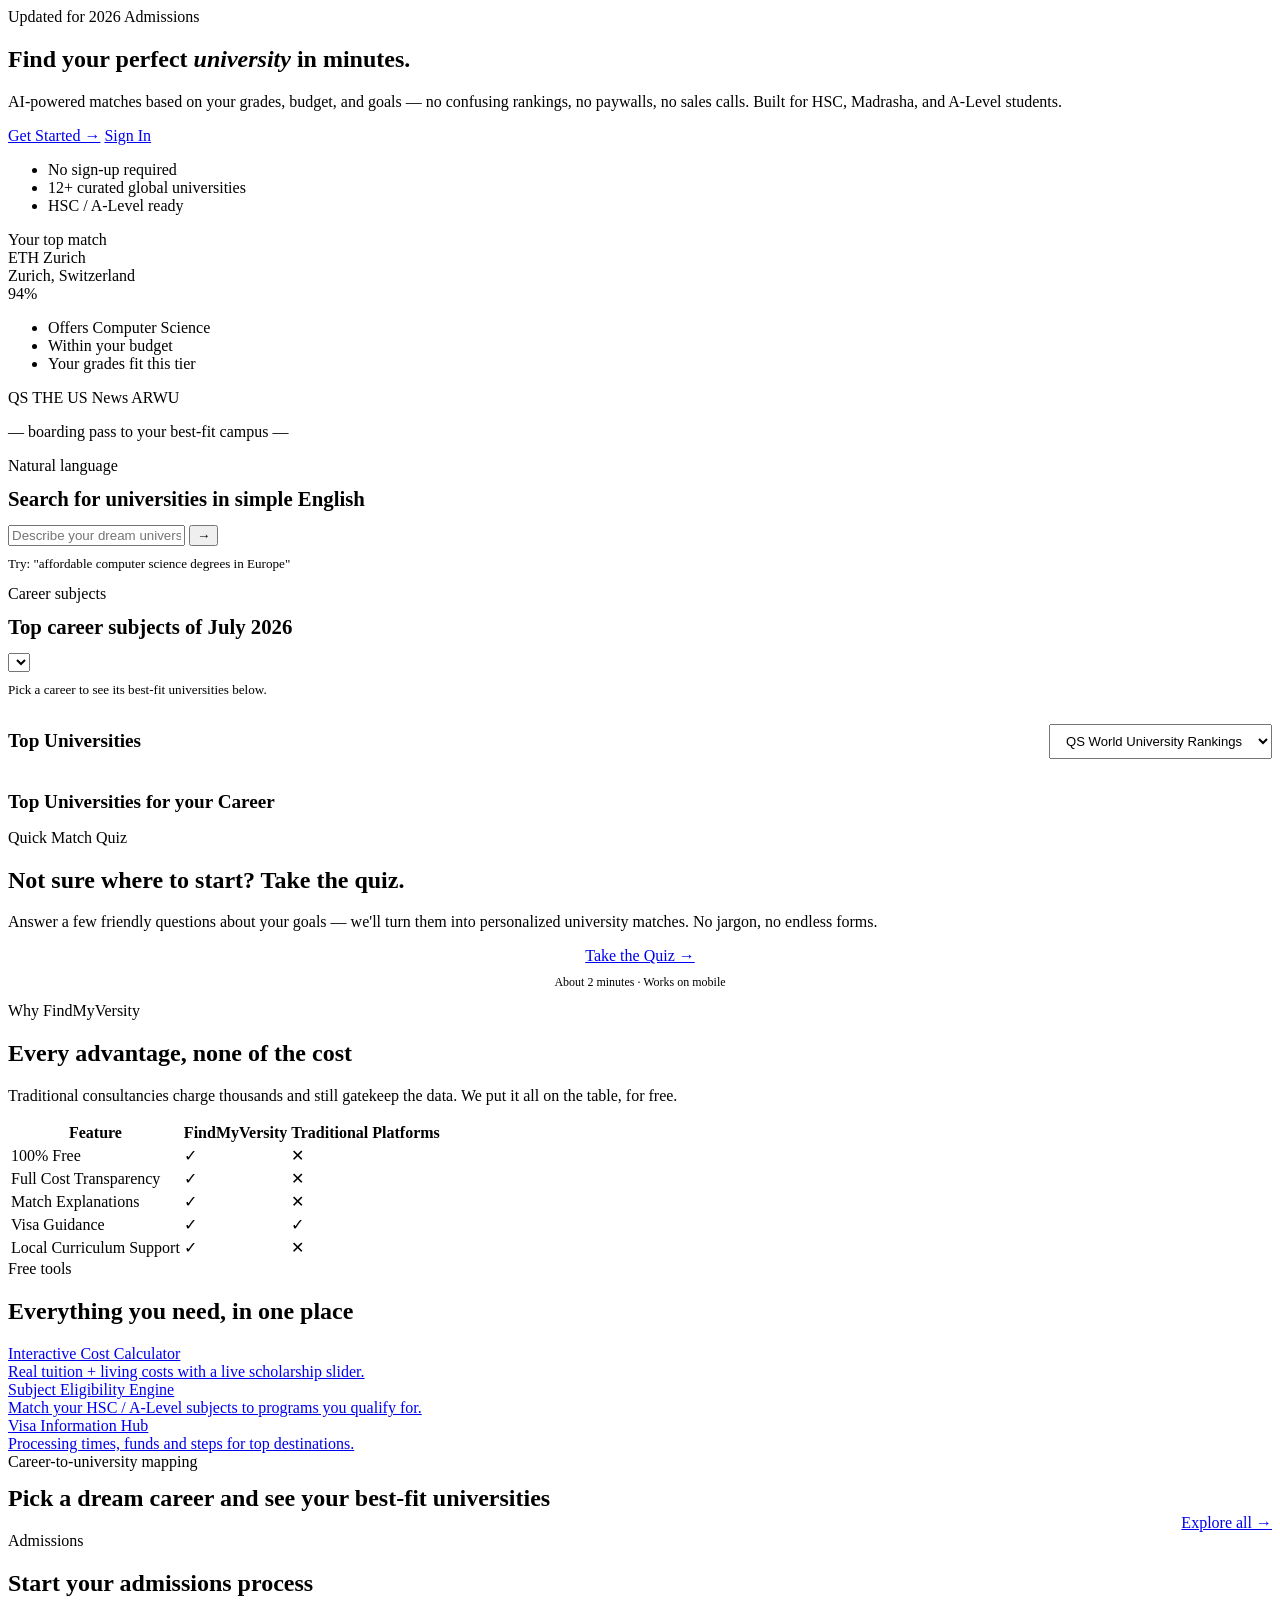
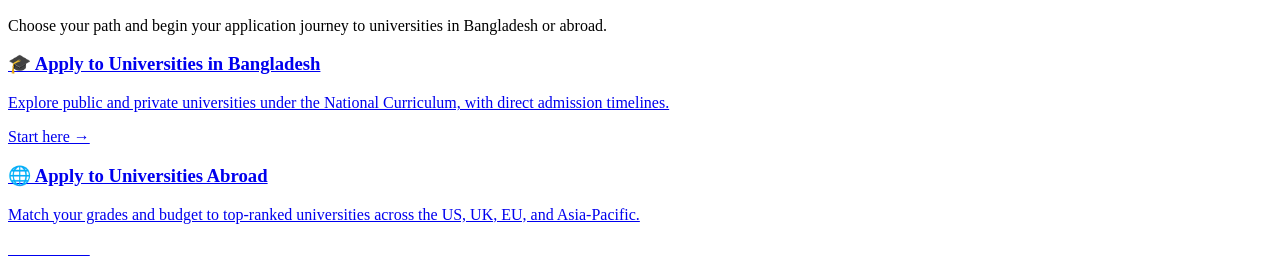
==== index.html @ 044b1d29 "Add files via upload" ====
<!DOCTYPE html>
<html lang="en">
<head>
<meta charset="UTF-8">
<meta name="viewport" content="width=device-width, initial-scale=1.0">
<title>FindMyVersity — Find Your Perfect University in Minutes</title>
<meta name="description" content="AI-assisted, 100% free university matching for HSC, Madrasha and A-Level students — no confusing rankings, no paywalls.">
<link rel="preconnect" href="https://fonts.googleapis.com">
<link rel="stylesheet" href="css/style.css">
</head>
<body>

<div id="site-header" data-active="home"></div>

<main>

  <!-- HERO -->
  <section class="hero">
    <div class="wrap hero-grid">
      <div>
        <div class="hero-eyebrow-row">
          <span class="hero-badge">Updated for 2026 Admissions</span>
        </div>
        <h1 class="hero-title">Find your perfect <em>university</em> in minutes.</h1>
        <p class="hero-sub">AI-powered matches based on your grades, budget, and goals — no confusing rankings, no paywalls, no sales calls. Built for HSC, Madrasha, and A-Level students.</p>
        <div class="hero-cta-row">
          <a href="tools.html#quiz" class="btn btn-primary">Get Started →</a>
          <a href="#" class="btn btn-ghost">Sign In</a>
        </div>
        <ul class="hero-trust">
          <li>No sign-up required</li>
          <li>12+ curated global universities</li>
          <li>HSC / A-Level ready</li>
        </ul>
      </div>

      <div class="hero-visual">
        <div class="ticket">
          <div class="ticket-row">
            <div>
              <div class="ticket-label">Your top match</div>
              <div class="ticket-uni">ETH Zurich</div>
              <div class="ticket-loc">Zurich, Switzerland</div>
            </div>
            <div class="ticket-score">94%</div>
          </div>
          <div class="ticket-divider"></div>
          <ul class="ticket-reasons">
            <li>Offers Computer Science</li>
            <li>Within your budget</li>
            <li>Your grades fit this tier</li>
          </ul>
          <div class="ticket-tags">
            <span class="ticket-tag">QS</span>
            <span class="ticket-tag">THE</span>
            <span class="ticket-tag">US News</span>
            <span class="ticket-tag">ARWU</span>
          </div>
        </div>
        <p class="hero-visual-caption">— boarding pass to your best-fit campus —</p>
      </div>
    </div>
  </section>

  <!-- DUAL SEARCH -->
  <section style="padding-top:0;">
    <div class="wrap panel-grid">
      <div class="reveal">
        <span class="eyebrow">Natural language</span>
        <h3 style="font-family:var(--font-display);font-size:1.3rem;margin:12px 0 14px;">Search for universities in simple English</h3>
        <div class="search-row">
          <input class="input-line" id="homeSearchInput" placeholder="Describe your dream university…">
          <button class="btn btn-primary" id="homeSearchBtn">→</button>
        </div>
        <p style="font-size:.82rem;color:var(--ink-45);margin-top:10px;">Try: "affordable computer science degrees in Europe"</p>
      </div>
      <div class="reveal">
        <span class="eyebrow">Career subjects</span>
        <h3 style="font-family:var(--font-display);font-size:1.3rem;margin:12px 0 14px;">Top career subjects of July 2026</h3>
        <select class="input-line" id="homeCareerSelect"></select>
        <p style="font-size:.82rem;color:var(--ink-45);margin-top:10px;">Pick a career to see its best-fit universities below.</p>
      </div>
    </div>
  </section>

  <!-- RANKINGS + CAREER PREVIEW -->
  <section>
    <div class="wrap panel-grid">
      <div class="reveal">
        <div class="field-block" style="display:flex;justify-content:space-between;align-items:center;">
          <h3 style="font-family:var(--font-display);font-size:1.2rem;">Top Universities</h3>
          <select class="input-line" style="width:auto;padding:8px 12px;font-size:.82rem;" id="homeRankSelect">
            <option value="qs">QS World University Rankings</option>
            <option value="the">Times Higher Education</option>
            <option value="usnews">US News &amp; World Report</option>
            <option value="arwu">ARWU Shanghai Ranking</option>
          </select>
        </div>
        <ul id="homeRankList"></ul>
      </div>
      <div class="reveal">
        <h3 style="font-family:var(--font-display);font-size:1.2rem;margin-bottom:16px;">Top Universities for your Career</h3>
        <div id="homeCareerList"></div>
      </div>
    </div>
  </section>

  <!-- QUICK MATCH QUIZ BANNER -->
  <section style="padding-top:0;">
    <div class="wrap">
      <div class="tool-hero reveal">
        <div>
          <span class="eyebrow">Quick Match Quiz</span>
          <h2>Not sure where to start? Take the quiz.</h2>
          <p>Answer a few friendly questions about your goals — we'll turn them into personalized university matches. No jargon, no endless forms.</p>
        </div>
        <div style="text-align:center;">
          <a href="tools.html#quiz" class="btn btn-gold">Take the Quiz →</a>
          <p style="font-family:var(--font-mono);font-size:.75rem;color:var(--ink-45);margin-top:10px;">About 2 minutes · Works on mobile</p>
        </div>
      </div>
    </div>
  </section>

  <!-- WHY FMV -->
  <section>
    <div class="wrap">
      <div class="section-head center reveal">
        <span class="eyebrow" style="justify-content:center;">Why FindMyVersity</span>
        <h2>Every advantage, none of the cost</h2>
        <p>Traditional consultancies charge thousands and still gatekeep the data. We put it all on the table, for free.</p>
      </div>
      <div class="compare-wrap reveal">
        <table class="compare">
          <thead>
            <tr><th>Feature</th><th class="brand-col">FindMyVersity</th><th>Traditional Platforms</th></tr>
          </thead>
          <tbody>
            <tr><td>100% Free</td><td class="yes">✓</td><td class="no">✕</td></tr>
            <tr><td>Full Cost Transparency</td><td class="yes">✓</td><td class="no">✕</td></tr>
            <tr><td>Match Explanations</td><td class="yes">✓</td><td class="no">✕</td></tr>
            <tr><td>Visa Guidance</td><td class="yes">✓</td><td class="yes">✓</td></tr>
            <tr><td>Local Curriculum Support</td><td class="yes">✓</td><td class="no">✕</td></tr>
          </tbody>
        </table>
      </div>
    </div>
  </section>

  <!-- TOOLS GRID -->
  <section style="padding-top:0;">
    <div class="wrap">
      <div class="section-head reveal">
        <span class="eyebrow">Free tools</span>
        <h2>Everything you need, in one place</h2>
      </div>
      <div class="career-grid reveal" style="grid-template-columns:repeat(3,1fr);">
        <a href="tools.html#cost" class="career-card">
          <div class="career-name">Interactive Cost Calculator</div>
          <div class="career-field">Real tuition + living costs with a live scholarship slider.</div>
        </a>
        <a href="tools.html#eligibility" class="career-card">
          <div class="career-name">Subject Eligibility Engine</div>
          <div class="career-field">Match your HSC / A-Level subjects to programs you qualify for.</div>
        </a>
        <a href="visa.html" class="career-card">
          <div class="career-name">Visa Information Hub</div>
          <div class="career-field">Processing times, funds and steps for top destinations.</div>
        </a>
      </div>
    </div>
  </section>

  <!-- CAREER TO UNIVERSITY MAPPING -->
  <section style="padding-top:0;">
    <div class="wrap">
      <div class="section-head reveal" style="display:flex;justify-content:space-between;align-items:flex-end;max-width:none;flex-wrap:wrap;gap:10px;">
        <div>
          <span class="eyebrow">Career-to-university mapping</span>
          <h2 style="margin-top:14px;">Pick a dream career and see your best-fit universities</h2>
        </div>
        <a href="tools.html#career" class="btn btn-ghost btn-sm">Explore all →</a>
      </div>
      <div class="career-grid reveal" id="homeCareerGrid"></div>
    </div>
  </section>

  <!-- ADMISSIONS CTA -->
  <section>
    <div class="wrap">
      <div class="section-head center reveal">
        <span class="eyebrow" style="justify-content:center;">Admissions</span>
        <h2>Start your admissions process</h2>
        <p>Choose your path and begin your application journey to universities in Bangladesh or abroad.</p>
      </div>
      <div class="path-grid reveal">
        <a href="admissions.html#bd" class="path-card bd">
          <h3>🎓 Apply to Universities in Bangladesh</h3>
          <p>Explore public and private universities under the National Curriculum, with direct admission timelines.</p>
          <span class="btn btn-ghost" style="border-color:rgba(16,25,46,.3);width:fit-content;">Start here →</span>
        </a>
        <a href="admissions.html#abroad" class="path-card abroad">
          <h3>🌐 Apply to Universities Abroad</h3>
          <p>Match your grades and budget to top-ranked universities across the US, UK, EU, and Asia-Pacific.</p>
          <span class="btn btn-ghost" style="border-color:rgba(255,255,255,.35);color:#fff;width:fit-content;">Start here →</span>
        </a>
      </div>
    </div>
  </section>

</main>

<div id="site-footer"></div>

<script src="js/data.js"></script>
<script src="js/main.js"></script>
<script src="js/home.js"></script>
</body>
</html>
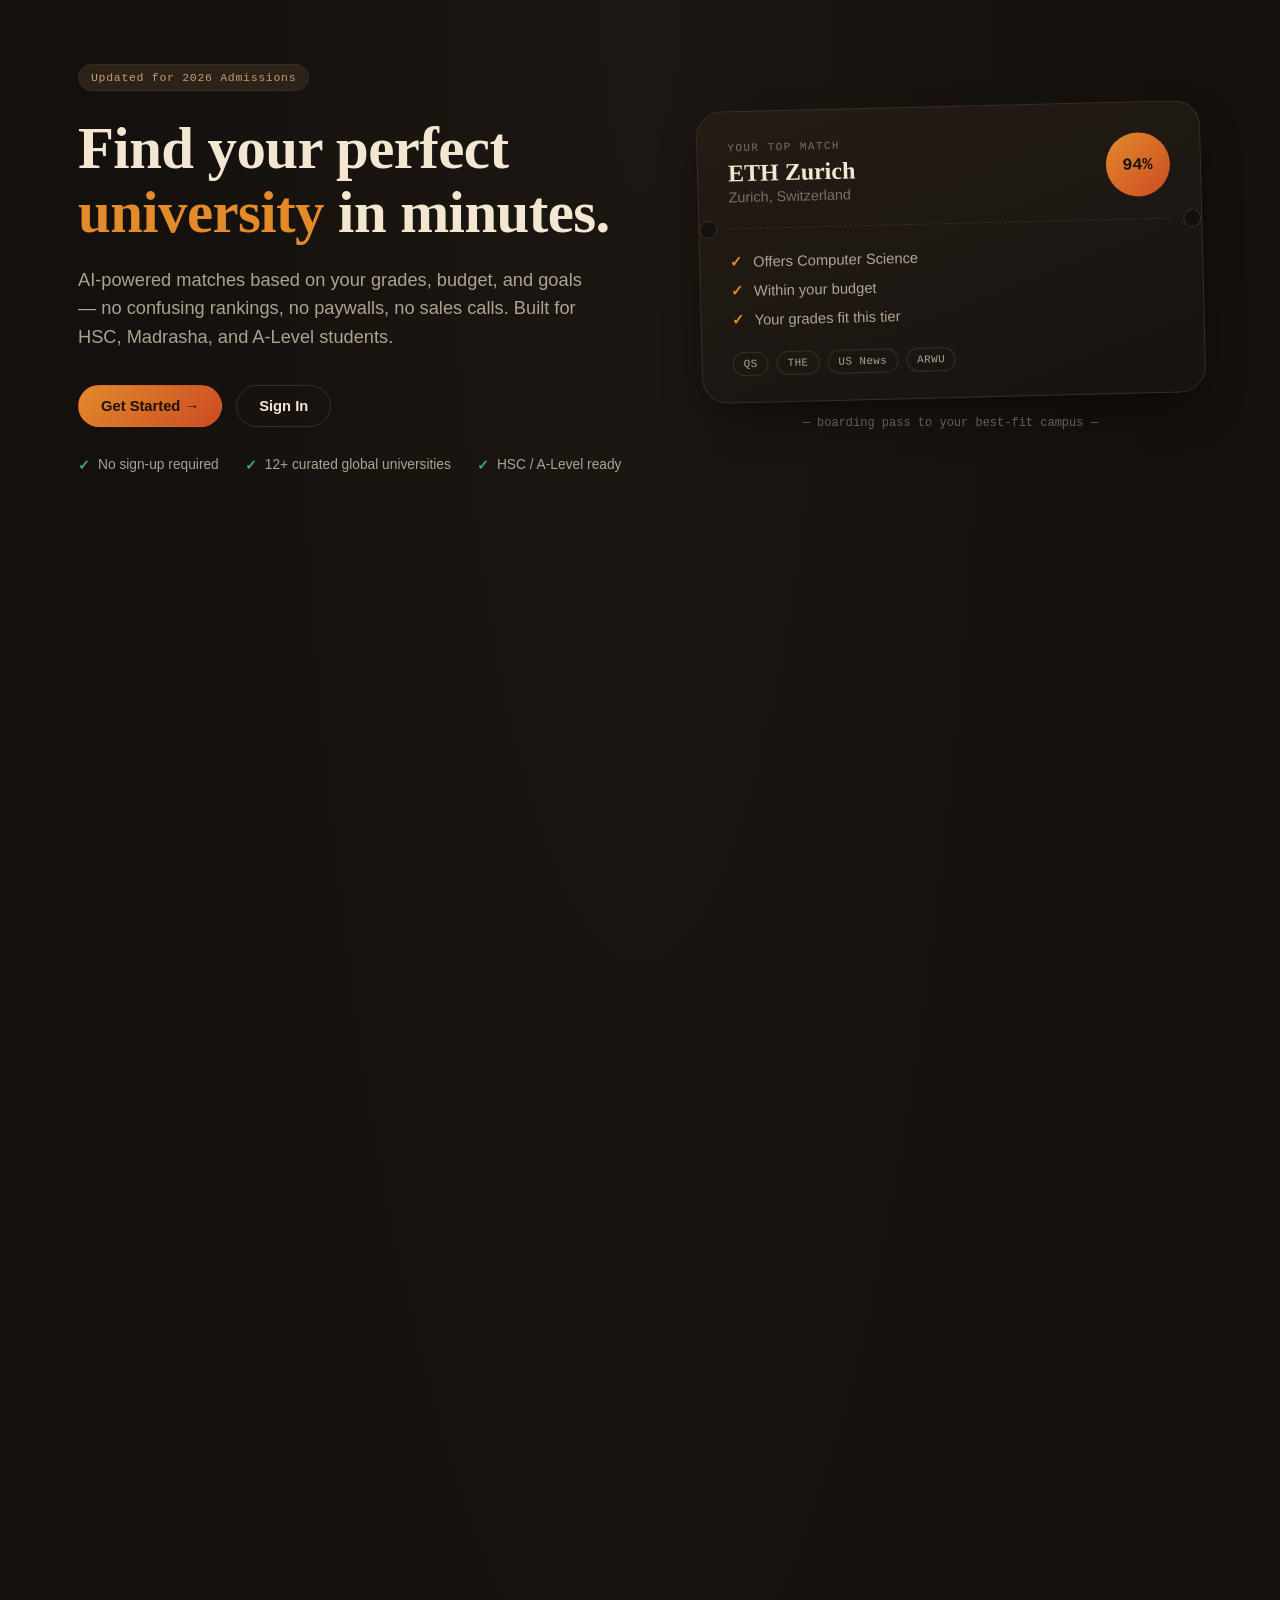
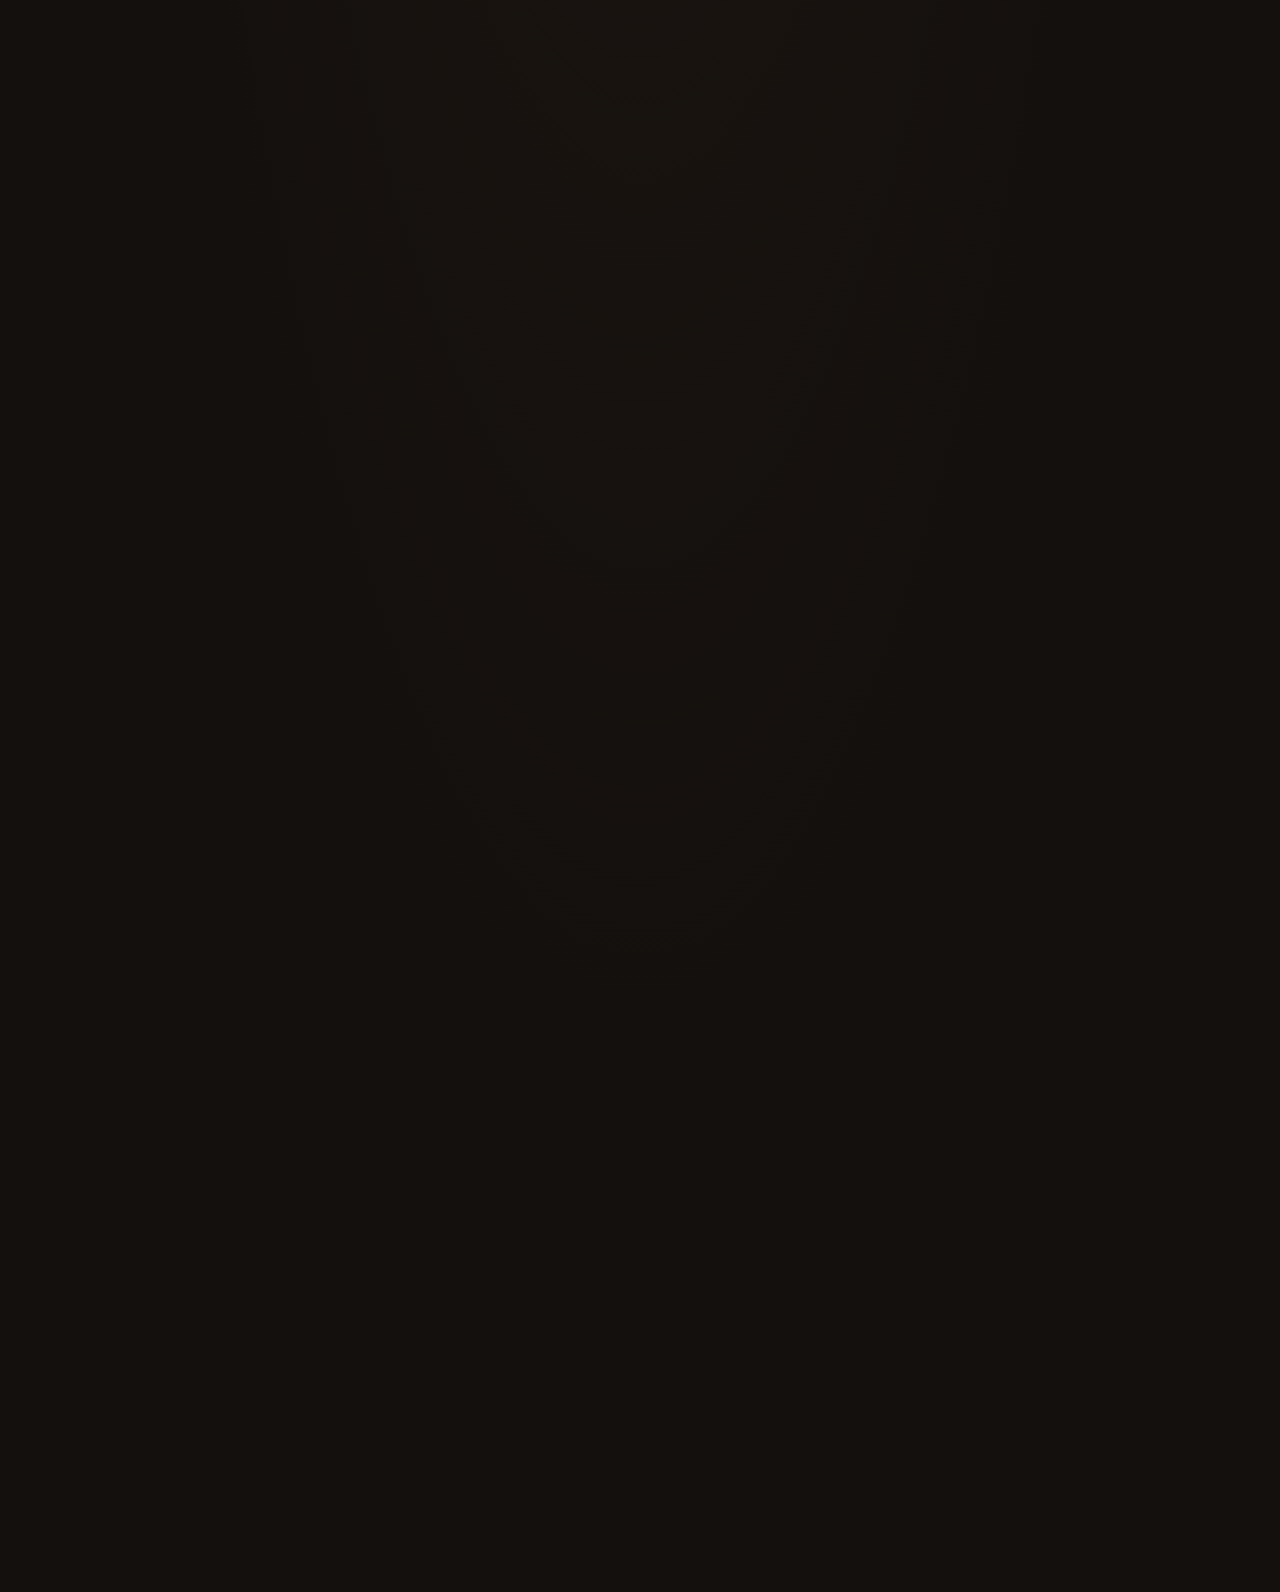
==== commit 35749926: "Update index.html" ====
--- a/index.html
+++ b/index.html
@@ -6,7 +6,7 @@
 <title>FindMyVersity — Find Your Perfect University in Minutes</title>
 <meta name="description" content="AI-assisted, 100% free university matching for HSC, Madrasha and A-Level students — no confusing rankings, no paywalls.">
 <link rel="preconnect" href="https://fonts.googleapis.com">
-<link rel="stylesheet" href="css/style.css">
+<link rel="stylesheet" href="./style.css">
 </head>
 <body>
 
--- a/style.css
+++ b/style.css
@@ -0,0 +1,466 @@
+/* ============================================================
+   FindMyVersity — design tokens v2
+   Dark stage backdrop, warm swatch palette (cream/tan/orange/
+   terracotta/near-black), floating card motif, mono data accents.
+============================================================ */
+
+@import url('https://fonts.googleapis.com/css2?family=Fraunces:opsz,wght@9..144,400;9..144,500;9..144,600;9..144,700&family=Inter:wght@400;500;600;700;800&family=IBM+Plex+Mono:wght@400;500;600&display=swap');
+
+:root{
+  --bg:         #14100D;
+  --bg-soft:    #1B1611;
+  --panel:      #201A15;
+  --card:       #241D17;
+  --card-hi:    #2B221A;
+  --line:       #392E22;
+  --line-soft:  #2A231B;
+
+  --cream:      #F3E7D2;
+  --cream-dim:  rgba(243,231,210,0.68);
+  --cream-45:   rgba(243,231,210,0.42);
+
+  --tan:        #C99A6B;
+  --orange:     #E38A2B;
+  --orange-deep:#B8651A;
+  --terracotta: #CB4B23;
+  --teal:       #3FA98C;
+  --teal-deep:  #2C8069;
+
+  --font-display: 'Fraunces', serif;
+  --font-body: 'Inter', sans-serif;
+  --font-mono: 'IBM Plex Mono', monospace;
+
+  --radius-s: 10px;
+  --radius-m: 16px;
+  --radius-l: 26px;
+
+  --shadow-card: 0 1px 0 rgba(0,0,0,0.3), 0 20px 40px -20px rgba(0,0,0,0.6);
+  --shadow-lift: 0 20px 50px -18px rgba(0,0,0,0.7);
+}
+
+*,*::before,*::after{ box-sizing:border-box; }
+html{ scroll-behavior:smooth; }
+body{
+  margin:0;
+  font-family:var(--font-body);
+  background:var(--bg);
+  background-image:radial-gradient(ellipse at top, #1D1712 0%, #14100D 60%);
+  color:var(--cream);
+  -webkit-font-smoothing:antialiased;
+}
+img{ max-width:100%; display:block; }
+a{ color:inherit; text-decoration:none; }
+button{ font-family:inherit; cursor:pointer; }
+ul{ margin:0; padding:0; list-style:none; }
+h1,h2,h3,h4{ font-family:var(--font-display); margin:0; line-height:1.08; letter-spacing:-0.01em; color:var(--cream); }
+p{ margin:0; }
+
+.eyebrow{
+  font-family:var(--font-mono);
+  font-size:.72rem;
+  letter-spacing:.14em;
+  text-transform:uppercase;
+  color:var(--orange);
+  display:inline-flex;
+  align-items:center;
+  gap:.5em;
+}
+.eyebrow::before{
+  content:"";
+  width:16px; height:1px;
+  background:var(--orange);
+  display:inline-block;
+}
+
+:focus-visible{
+  outline:2px solid var(--teal);
+  outline-offset:3px;
+  border-radius:4px;
+}
+
+/* ---------- layout shell ---------- */
+.wrap{ max-width:1180px; margin:0 auto; padding:0 28px; }
+main{ display:block; }
+section{ padding:88px 0; }
+@media (max-width:760px){
+  section{ padding:56px 0; }
+  .wrap{ padding:0 20px; }
+}
+
+/* swatch strip — echoes the reference palette */
+.swatch-strip{ display:flex; gap:8px; margin-bottom:22px; }
+.swatch-strip span{ width:22px; height:22px; border-radius:6px; box-shadow:inset 0 0 0 1px rgba(0,0,0,.25); }
+
+/* ---------- header ---------- */
+.site-header{
+  position:sticky; top:0; z-index:50;
+  background:rgba(20,16,13,0.86);
+  backdrop-filter:blur(12px);
+  border-bottom:1px solid var(--line);
+}
+.site-header .wrap{
+  height:74px;
+  display:flex; align-items:center; justify-content:space-between;
+}
+.brand{
+  display:flex; align-items:center; gap:10px;
+  font-family:var(--font-display); font-weight:600; font-size:1.28rem;
+  color:var(--cream);
+}
+.brand-mark{
+  width:34px; height:34px; border-radius:9px;
+  background:linear-gradient(135deg,var(--orange),var(--terracotta));
+  display:flex; align-items:center; justify-content:center;
+  color:#1A130C; font-family:var(--font-display); font-weight:700; font-size:1.05rem;
+}
+.main-nav{ display:flex; align-items:center; gap:34px; }
+.main-nav a{
+  font-size:.94rem; font-weight:500; color:var(--cream-dim);
+  position:relative; padding:6px 0;
+}
+.main-nav a:hover, .main-nav a.active{ color:var(--cream); }
+.main-nav a.active::after{
+  content:""; position:absolute; left:0; right:0; bottom:-2px; height:2px; background:var(--orange);
+}
+.header-actions{ display:flex; align-items:center; gap:14px; }
+.nav-toggle{ display:none; background:none; border:none; padding:6px; color:var(--cream); }
+.nav-toggle svg{ width:24px; height:24px; }
+
+.btn{
+  display:inline-flex; align-items:center; justify-content:center; gap:8px;
+  font-weight:600; font-size:.92rem;
+  padding:12px 22px; border-radius:999px;
+  border:1px solid transparent;
+  transition:transform .18s ease, box-shadow .18s ease, background .18s ease, color .18s ease;
+  white-space:nowrap;
+}
+.btn:hover{ transform:translateY(-1px); }
+.btn-primary{ background:linear-gradient(135deg,var(--orange),var(--terracotta)); color:#1A130C; }
+.btn-primary:hover{ box-shadow:var(--shadow-lift); filter:brightness(1.06); }
+.btn-ghost{ background:transparent; color:var(--cream); border-color:var(--line); }
+.btn-ghost:hover{ border-color:var(--tan); }
+.btn-gold{ background:var(--tan); color:#1A130C; }
+.btn-gold:hover{ filter:brightness(1.08); }
+.btn-teal{ background:var(--teal); color:#0E1E1A; }
+.btn-teal:hover{ background:var(--teal-deep); color:#fff; }
+.btn-sm{ padding:9px 16px; font-size:.82rem; }
+.btn-block{ width:100%; }
+.btn[disabled]{ opacity:.4; cursor:not-allowed; transform:none !important; }
+
+/* ---------- boarding-pass / ticket card motif ---------- */
+.pass{
+  position:relative;
+  background:var(--card);
+  border:1px solid var(--line);
+  border-radius:var(--radius-m);
+  box-shadow:var(--shadow-card);
+  overflow:hidden;
+}
+
+/* ---------- hero ---------- */
+.hero{ padding:64px 0 100px; position:relative; overflow:hidden; }
+.hero-grid{
+  display:grid;
+  grid-template-columns:1.05fr .95fr;
+  gap:64px;
+  align-items:center;
+}
+.hero-eyebrow-row{ display:flex; align-items:center; gap:14px; margin-bottom:26px; flex-wrap:wrap; }
+.hero-badge{
+  font-family:var(--font-mono); font-size:.72rem; letter-spacing:.06em;
+  background:var(--card-hi); border:1px solid var(--line); color:var(--tan);
+  padding:6px 12px; border-radius:999px;
+}
+h1.hero-title{
+  font-size:clamp(2.5rem, 4.6vw, 3.7rem);
+  font-weight:600;
+  margin-bottom:22px;
+}
+h1.hero-title em{ font-style:normal; color:var(--orange); }
+.hero-sub{
+  font-size:1.14rem; color:var(--cream-dim); max-width:520px; margin-bottom:34px; line-height:1.55;
+}
+.hero-cta-row{ display:flex; gap:14px; flex-wrap:wrap; margin-bottom:30px; }
+.hero-trust{ display:flex; gap:26px; flex-wrap:wrap; }
+.hero-trust li{
+  font-size:.86rem; color:var(--cream-dim); display:flex; align-items:center; gap:8px;
+}
+.hero-trust li::before{ content:"✓"; color:var(--teal); font-weight:700; }
+
+.hero-visual{ position:relative; }
+.ticket{
+  background:linear-gradient(160deg,#241C15,#181310);
+  color:var(--cream);
+  border:1px solid var(--line);
+  border-radius:var(--radius-l);
+  padding:30px 30px 26px;
+  box-shadow:var(--shadow-lift);
+  transform:rotate(-1.4deg);
+}
+.ticket-row{ display:flex; justify-content:space-between; align-items:flex-start; margin-bottom:22px; }
+.ticket-label{ font-family:var(--font-mono); font-size:.68rem; letter-spacing:.14em; text-transform:uppercase; color:var(--cream-45); margin-bottom:6px; }
+.ticket-score{
+  width:64px; height:64px; border-radius:50%;
+  background:linear-gradient(135deg,var(--orange),var(--terracotta)); color:#1A130C;
+  display:flex; align-items:center; justify-content:center;
+  font-family:var(--font-mono); font-weight:600; font-size:1.05rem;
+  flex-shrink:0;
+}
+.ticket-uni{ font-family:var(--font-display); font-size:1.5rem; font-weight:600; margin-bottom:2px; }
+.ticket-loc{ font-size:.9rem; color:var(--cream-45); }
+.ticket-divider{ border-top:1px dashed var(--line); margin:18px 0; position:relative; }
+.ticket-divider::before,.ticket-divider::after{
+  content:""; position:absolute; top:-9px; width:18px; height:18px; border-radius:50%; background:var(--bg);
+  border:1px solid var(--line);
+}
+.ticket-divider::before{ left:-30px; }
+.ticket-divider::after{ right:-30px; }
+.ticket-reasons li{
+  display:flex; align-items:center; gap:10px; font-size:.92rem; padding:6px 0; color:var(--cream-dim);
+}
+.ticket-reasons li::before{ content:"✓"; color:var(--orange); font-weight:700; }
+.ticket-tags{ display:flex; gap:8px; margin-top:18px; flex-wrap:wrap; }
+.ticket-tag{
+  font-family:var(--font-mono); font-size:.68rem; letter-spacing:.04em;
+  border:1px solid var(--line); color:var(--cream-dim);
+  padding:5px 10px; border-radius:999px;
+}
+.hero-visual-caption{
+  font-family:var(--font-mono); font-size:.75rem; color:var(--cream-45); text-align:center; margin-top:18px;
+}
+
+/* ---------- section heads ---------- */
+.section-head{ max-width:640px; margin-bottom:46px; }
+.section-head h2{ font-size:clamp(1.9rem,3vw,2.5rem); margin:14px 0 12px; font-weight:600; }
+.section-head p{ color:var(--cream-dim); font-size:1.02rem; line-height:1.55; }
+.section-head.center{ margin-left:auto; margin-right:auto; text-align:center; }
+
+/* ---------- comparison table ---------- */
+.compare-wrap{ overflow-x:auto; }
+table.compare{
+  width:100%; border-collapse:collapse; min-width:560px;
+  background:var(--card); border-radius:var(--radius-m); overflow:hidden;
+  box-shadow:var(--shadow-card);
+}
+table.compare th, table.compare td{ padding:18px 22px; text-align:left; border-bottom:1px solid var(--line); }
+table.compare thead th{
+  font-family:var(--font-mono); font-size:.72rem; letter-spacing:.08em; text-transform:uppercase; color:var(--cream-45);
+  background:var(--panel);
+}
+table.compare th:not(:first-child), table.compare td:not(:first-child){ text-align:center; }
+table.compare tbody tr:last-child td{ border-bottom:none; }
+table.compare td.yes{ color:var(--teal); font-weight:700; }
+table.compare td.no{ color:var(--cream-45); }
+table.compare th.brand-col{ color:var(--orange); font-family:var(--font-body); font-weight:700; }
+
+/* ---------- career grid ---------- */
+.career-grid{ display:grid; grid-template-columns:repeat(4,1fr); gap:16px; }
+@media (max-width:900px){ .career-grid{ grid-template-columns:repeat(2,1fr); } }
+@media (max-width:520px){ .career-grid{ grid-template-columns:1fr; } }
+.career-card{
+  background:var(--card); border:1px solid var(--line); border-radius:var(--radius-m);
+  padding:22px; cursor:pointer; transition:border-color .18s, transform .18s, box-shadow .18s;
+  text-align:left; width:100%;
+}
+.career-card:hover{ border-color:var(--teal); transform:translateY(-3px); box-shadow:var(--shadow-card); }
+.career-card.active{ border-color:var(--orange); background:var(--card-hi); }
+.career-card .career-name{ font-family:var(--font-display); font-size:1.12rem; font-weight:600; margin-bottom:4px; }
+.career-card .career-field{ font-size:.82rem; color:var(--cream-45); }
+
+.career-results{ margin-top:28px; }
+.career-results-head{ display:flex; align-items:baseline; justify-content:space-between; margin-bottom:16px; flex-wrap:wrap; gap:8px;}
+.career-results-head h3{ font-size:1.3rem; }
+.career-results-head p{ color:var(--cream-dim); font-size:.92rem; max-width:520px; }
+
+.match-row{
+  display:grid; grid-template-columns:auto 1fr auto; gap:18px; align-items:center;
+  background:var(--card); border:1px solid var(--line); border-radius:var(--radius-s);
+  padding:16px 20px; margin-bottom:10px;
+}
+.match-rank{ font-family:var(--font-mono); color:var(--cream-45); font-size:.85rem; }
+.match-name{ font-weight:700; font-family:var(--font-display); font-size:1.05rem; }
+.match-loc{ font-size:.82rem; color:var(--cream-45); }
+.match-pct{
+  font-family:var(--font-mono); font-weight:600; color:var(--teal);
+  background:rgba(63,169,140,0.12); padding:6px 12px; border-radius:999px; font-size:.88rem;
+}
+
+/* ---------- footer ---------- */
+.site-footer{ background:#0F0C09; color:var(--cream-dim); padding:64px 0 30px; margin-top:60px; border-top:1px solid var(--line); }
+.footer-grid{ display:grid; grid-template-columns:1.4fr 1fr 1fr 1fr; gap:40px; margin-bottom:48px; }
+@media (max-width:760px){ .footer-grid{ grid-template-columns:1fr 1fr; } }
+.footer-brand{ display:flex; align-items:center; gap:10px; color:var(--cream); font-family:var(--font-display); font-size:1.2rem; font-weight:600; margin-bottom:14px; }
+.footer-desc{ font-size:.9rem; line-height:1.6; max-width:280px; }
+.footer-col h4{ font-family:var(--font-mono); font-size:.72rem; letter-spacing:.1em; text-transform:uppercase; color:var(--cream-45); margin-bottom:16px; font-weight:500;}
+.footer-col li{ margin-bottom:10px; font-size:.92rem; }
+.footer-col a:hover{ color:var(--orange); }
+.footer-bottom{ border-top:1px solid var(--line); padding-top:24px; font-size:.82rem; font-family:var(--font-mono); color:var(--cream-45); display:flex; justify-content:space-between; flex-wrap:wrap; gap:10px; }
+
+/* ---------- tools page ---------- */
+.tool-tabs{ display:flex; gap:10px; flex-wrap:wrap; margin-bottom:42px; }
+.tool-tab{
+  font-size:.88rem; font-weight:600; padding:10px 18px; border-radius:999px;
+  border:1px solid var(--line); background:var(--card); color:var(--cream-dim);
+  transition:all .16s;
+}
+.tool-tab:hover{ border-color:var(--tan); color:var(--cream); }
+.tool-tab.active{ background:linear-gradient(135deg,var(--orange),var(--terracotta)); color:#1A130C; border-color:transparent; }
+
+.tool-panel{ display:none; }
+.tool-panel.active{ display:block; }
+
+.tool-hero{
+  background:linear-gradient(135deg,#241C15,#1B1611);
+  border:1px solid var(--line);
+  border-radius:var(--radius-l);
+  padding:44px;
+  display:grid; grid-template-columns:1fr auto; gap:30px; align-items:center;
+  margin-bottom:34px;
+}
+@media (max-width:700px){ .tool-hero{ grid-template-columns:1fr; padding:30px 24px;} }
+.tool-hero h2{ font-size:clamp(1.6rem,3vw,2.1rem); margin:10px 0 12px; }
+.tool-hero p{ color:var(--cream-dim); max-width:480px; line-height:1.55; }
+.tool-tag{
+  display:inline-flex; align-items:center; gap:8px;
+  font-family:var(--font-mono); font-size:.7rem; letter-spacing:.1em; text-transform:uppercase;
+  padding:6px 12px; border-radius:999px; font-weight:600;
+}
+.tag-gold{ background:rgba(201,154,107,0.16); color:var(--tan); }
+.tag-teal{ background:rgba(63,169,140,0.16); color:var(--teal); }
+
+.panel-grid{ display:grid; grid-template-columns:1fr 1fr; gap:32px; align-items:start; }
+@media (max-width:820px){ .panel-grid{ grid-template-columns:1fr; } }
+
+.field-block{ margin-bottom:24px; }
+.field-label{ font-family:var(--font-mono); font-size:.72rem; letter-spacing:.1em; text-transform:uppercase; color:var(--cream-45); margin-bottom:12px; display:block; }
+.chip-row{ display:flex; gap:10px; flex-wrap:wrap; }
+.chip{
+  padding:11px 18px; border-radius:999px; border:1.5px solid var(--line); background:var(--card);
+  font-size:.9rem; font-weight:600; color:var(--cream-dim); transition:all .15s;
+}
+.chip:hover{ border-color:var(--tan); }
+.chip.selected{ background:var(--teal); border-color:var(--teal); color:#0E1E1A; }
+.chip.selected.gold{ background:var(--orange); border-color:var(--orange); color:#1A130C; }
+
+.input-line{
+  width:100%; padding:15px 18px; border:1.5px solid var(--line); border-radius:var(--radius-s);
+  font-size:1rem; font-family:var(--font-body); background:var(--card); color:var(--cream);
+}
+.input-line::placeholder{ color:var(--cream-45); }
+.input-line:focus{ border-color:var(--teal); outline:none; }
+.search-row{ display:flex; gap:10px; }
+.search-row .input-line{ flex:1; }
+
+.result-panel{
+  background:var(--card); border:1px solid var(--line); border-radius:var(--radius-m);
+  padding:30px; min-height:220px; box-shadow:var(--shadow-card);
+}
+.result-empty{ color:var(--cream-45); font-size:.95rem; text-align:center; padding:40px 10px; line-height:1.6; }
+
+.uni-result-card{
+  border:1px solid var(--line); border-radius:var(--radius-s); padding:16px 18px; margin-bottom:12px;
+  display:flex; justify-content:space-between; align-items:center; gap:14px; background:var(--panel);
+}
+.uni-result-card:last-child{ margin-bottom:0; }
+.uni-result-name{ font-family:var(--font-display); font-weight:600; font-size:1.02rem; }
+.uni-result-meta{ font-size:.8rem; color:var(--cream-45); }
+
+.subject-pill-list{ display:flex; flex-wrap:wrap; gap:10px; margin-top:14px; }
+.subject-pill{
+  font-family:var(--font-mono); font-size:.82rem; background:var(--panel); border:1px solid var(--line);
+  padding:8px 14px; border-radius:999px;
+}
+
+.eca-tier{ margin-bottom:22px; }
+.eca-tier h4{ font-size:1rem; margin-bottom:10px; font-family:var(--font-body); font-weight:700; color:var(--cream); }
+.eca-tier li{ padding:9px 0; border-bottom:1px dashed var(--line); font-size:.92rem; display:flex; gap:10px; color:var(--cream-dim); }
+.eca-tier li::before{ content:"—"; color:var(--cream-45); }
+.eca-tier li:last-child{ border-bottom:none; }
+
+/* cost calculator */
+.slider-row{ margin-top:6px; }
+.slider-row input[type=range]{ width:100%; accent-color:var(--teal); margin:14px 0 6px; }
+.slider-value{ font-family:var(--font-mono); font-weight:600; color:var(--teal); }
+.cost-breakdown-row{ display:flex; justify-content:space-between; padding:11px 0; border-bottom:1px solid var(--line); font-size:.92rem; color:var(--cream-dim); }
+.cost-breakdown-row:last-child{ border-bottom:none; }
+.cost-total{ display:flex; justify-content:space-between; padding-top:18px; margin-top:6px; font-size:1.15rem; font-weight:700; font-family:var(--font-display); color:var(--cream); }
+
+/* mini bar chart (pure CSS, no libs) */
+.bar-chart{ display:flex; flex-direction:column; gap:10px; margin-top:16px; }
+.bar-row{ display:grid; grid-template-columns:120px 1fr auto; gap:12px; align-items:center; font-size:.82rem; }
+.bar-track{ height:10px; border-radius:6px; background:var(--panel); overflow:hidden; }
+.bar-fill{ height:100%; border-radius:6px; background:linear-gradient(90deg,var(--orange),var(--terracotta)); width:0%; transition:width .8s ease; }
+.bar-fill.teal{ background:linear-gradient(90deg,var(--teal-deep),var(--teal)); }
+.bar-label{ color:var(--cream-dim); }
+.bar-value{ font-family:var(--font-mono); color:var(--cream-45); }
+
+/* quiz */
+.quiz-progress{ display:flex; gap:6px; margin-bottom:30px; }
+.quiz-progress span{ height:4px; flex:1; background:var(--line); border-radius:2px; overflow:hidden; }
+.quiz-progress span i{ display:block; height:100%; width:0; background:var(--orange); transition:width .3s; }
+.quiz-step{ display:none; }
+.quiz-step.active{ display:block; }
+.quiz-question{ font-family:var(--font-display); font-size:1.5rem; margin-bottom:20px; }
+.quiz-nav{ display:flex; justify-content:space-between; margin-top:30px; }
+
+/* ---------- rankings page ---------- */
+.rank-tabs{ display:flex; gap:10px; margin-bottom:28px; flex-wrap:wrap; }
+table.rank-table{ width:100%; border-collapse:collapse; background:var(--card); border-radius:var(--radius-m); overflow:hidden; box-shadow:var(--shadow-card); }
+table.rank-table th, table.rank-table td{ padding:16px 20px; text-align:left; border-bottom:1px solid var(--line); }
+table.rank-table thead th{ font-family:var(--font-mono); font-size:.7rem; text-transform:uppercase; letter-spacing:.08em; color:var(--cream-45); background:var(--panel); }
+table.rank-table td.rank-num{ font-family:var(--font-mono); color:var(--orange); font-weight:700; }
+table.rank-table td.tuition{ font-family:var(--font-mono); color:var(--cream-dim); }
+table.rank-table tbody tr:hover{ background:var(--card-hi); }
+table.rank-table tbody tr:last-child td{ border-bottom:none; }
+
+/* ---------- visa page ---------- */
+.visa-grid{ display:grid; grid-template-columns:1fr 1fr; gap:22px; }
+@media (max-width:760px){ .visa-grid{ grid-template-columns:1fr; } }
+.visa-card{ background:var(--card); border:1px solid var(--line); border-radius:var(--radius-m); padding:26px; box-shadow:var(--shadow-card); }
+.visa-card-head{ display:flex; justify-content:space-between; align-items:flex-start; margin-bottom:14px; }
+.visa-card-head h3{ font-size:1.3rem; }
+.visa-badge{ font-family:var(--font-mono); font-size:.68rem; background:var(--panel); border:1px solid var(--line); padding:5px 10px; border-radius:999px; color:var(--tan); }
+.visa-meta{ display:flex; gap:26px; margin-bottom:16px; }
+.visa-meta div{ font-size:.85rem; color:var(--cream-dim); }
+.visa-meta .label{ display:block; color:var(--cream-45); font-family:var(--font-mono); font-size:.68rem; text-transform:uppercase; letter-spacing:.06em; margin-bottom:3px; }
+.visa-steps li{ counter-increment:step; padding:7px 0; font-size:.9rem; display:flex; gap:10px; color:var(--cream-dim); }
+.visa-steps{ counter-reset:step; }
+.visa-steps li::before{ content:counter(step); font-family:var(--font-mono); font-size:.75rem; color:#0E1E1A; background:var(--teal); width:20px; height:20px; border-radius:50%; display:flex; align-items:center; justify-content:center; flex-shrink:0; margin-top:1px;}
+
+/* ---------- admissions page ---------- */
+.path-grid{ display:grid; grid-template-columns:1fr 1fr; gap:24px; }
+@media (max-width:700px){ .path-grid{ grid-template-columns:1fr; } }
+.path-card{
+  padding:38px; border-radius:var(--radius-l); color:#1A130C;
+  display:flex; flex-direction:column; gap:16px; min-height:220px; justify-content:space-between;
+}
+.path-card.bd{ background:linear-gradient(135deg,var(--tan),var(--orange)); }
+.path-card.abroad{ background:linear-gradient(135deg,var(--teal-deep),var(--teal)); color:#08150F; }
+.path-card h3{ font-size:1.6rem; color:inherit; }
+.path-card p{ opacity:.88; line-height:1.5; }
+
+/* new-feature callouts */
+.feature-note{
+  font-family:var(--font-mono); font-size:.78rem; color:var(--cream-45);
+  background:var(--panel); border:1px dashed var(--line); padding:12px 16px; border-radius:var(--radius-s); margin-bottom:24px;
+  line-height:1.6;
+}
+.badge-soon{
+  font-family:var(--font-mono); font-size:.64rem; letter-spacing:.06em; text-transform:uppercase;
+  background:rgba(226,134,43,.16); color:var(--orange); padding:3px 8px; border-radius:6px; margin-left:8px;
+}
+
+/* misc */
+.divider-note{ font-family:var(--font-mono); font-size:.8rem; color:var(--cream-45); background:var(--panel); border:1px dashed var(--line); padding:12px 16px; border-radius:var(--radius-s); margin-bottom:24px; }
+.mono-num{ font-family:var(--font-mono); }
+.reveal{ opacity:0; transform:translateY(16px); transition:opacity .6s ease, transform .6s ease; }
+.reveal.in{ opacity:1; transform:none; }
+
+@media (max-width:900px){
+  .hero-grid{ grid-template-columns:1fr; }
+  .main-nav{ display:none; }
+  .nav-toggle{ display:inline-flex; }
+}
+@media (prefers-reduced-motion: reduce){
+  *{ animation:none !important; transition:none !important; }
+}
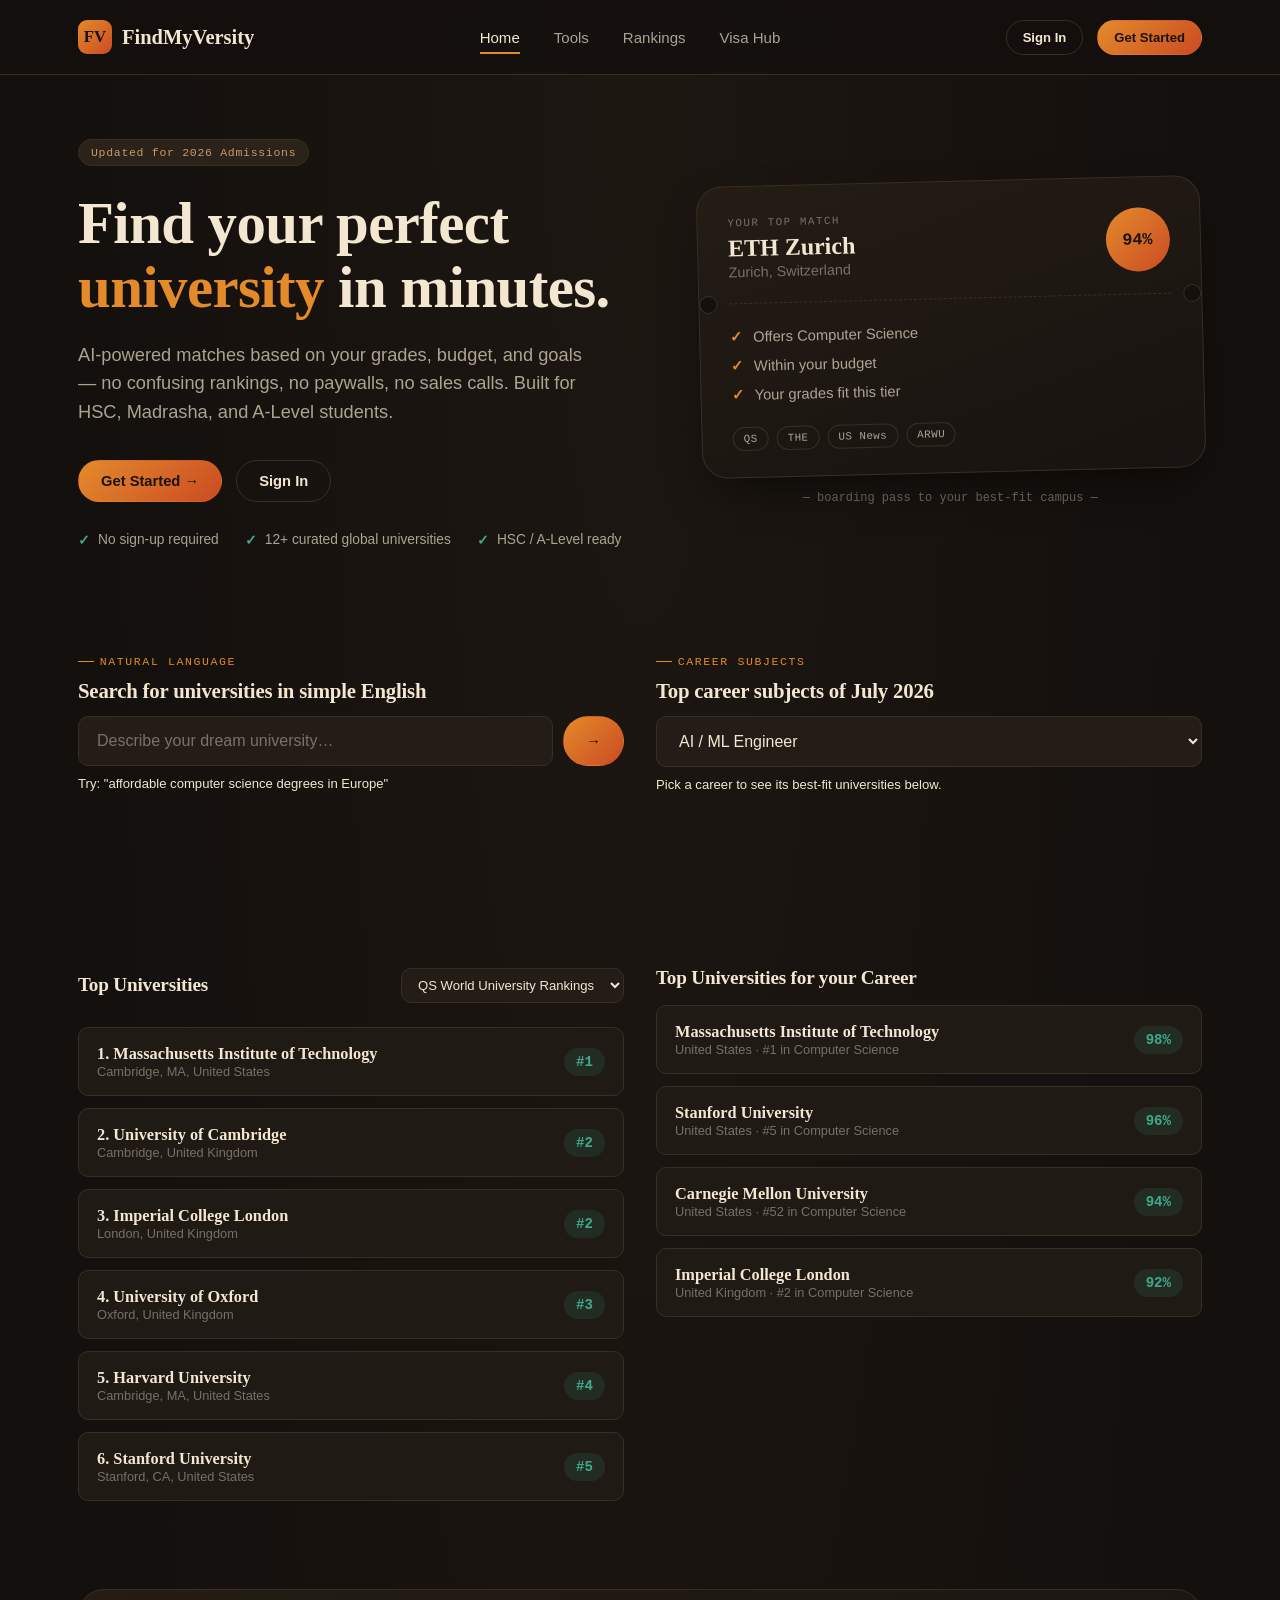
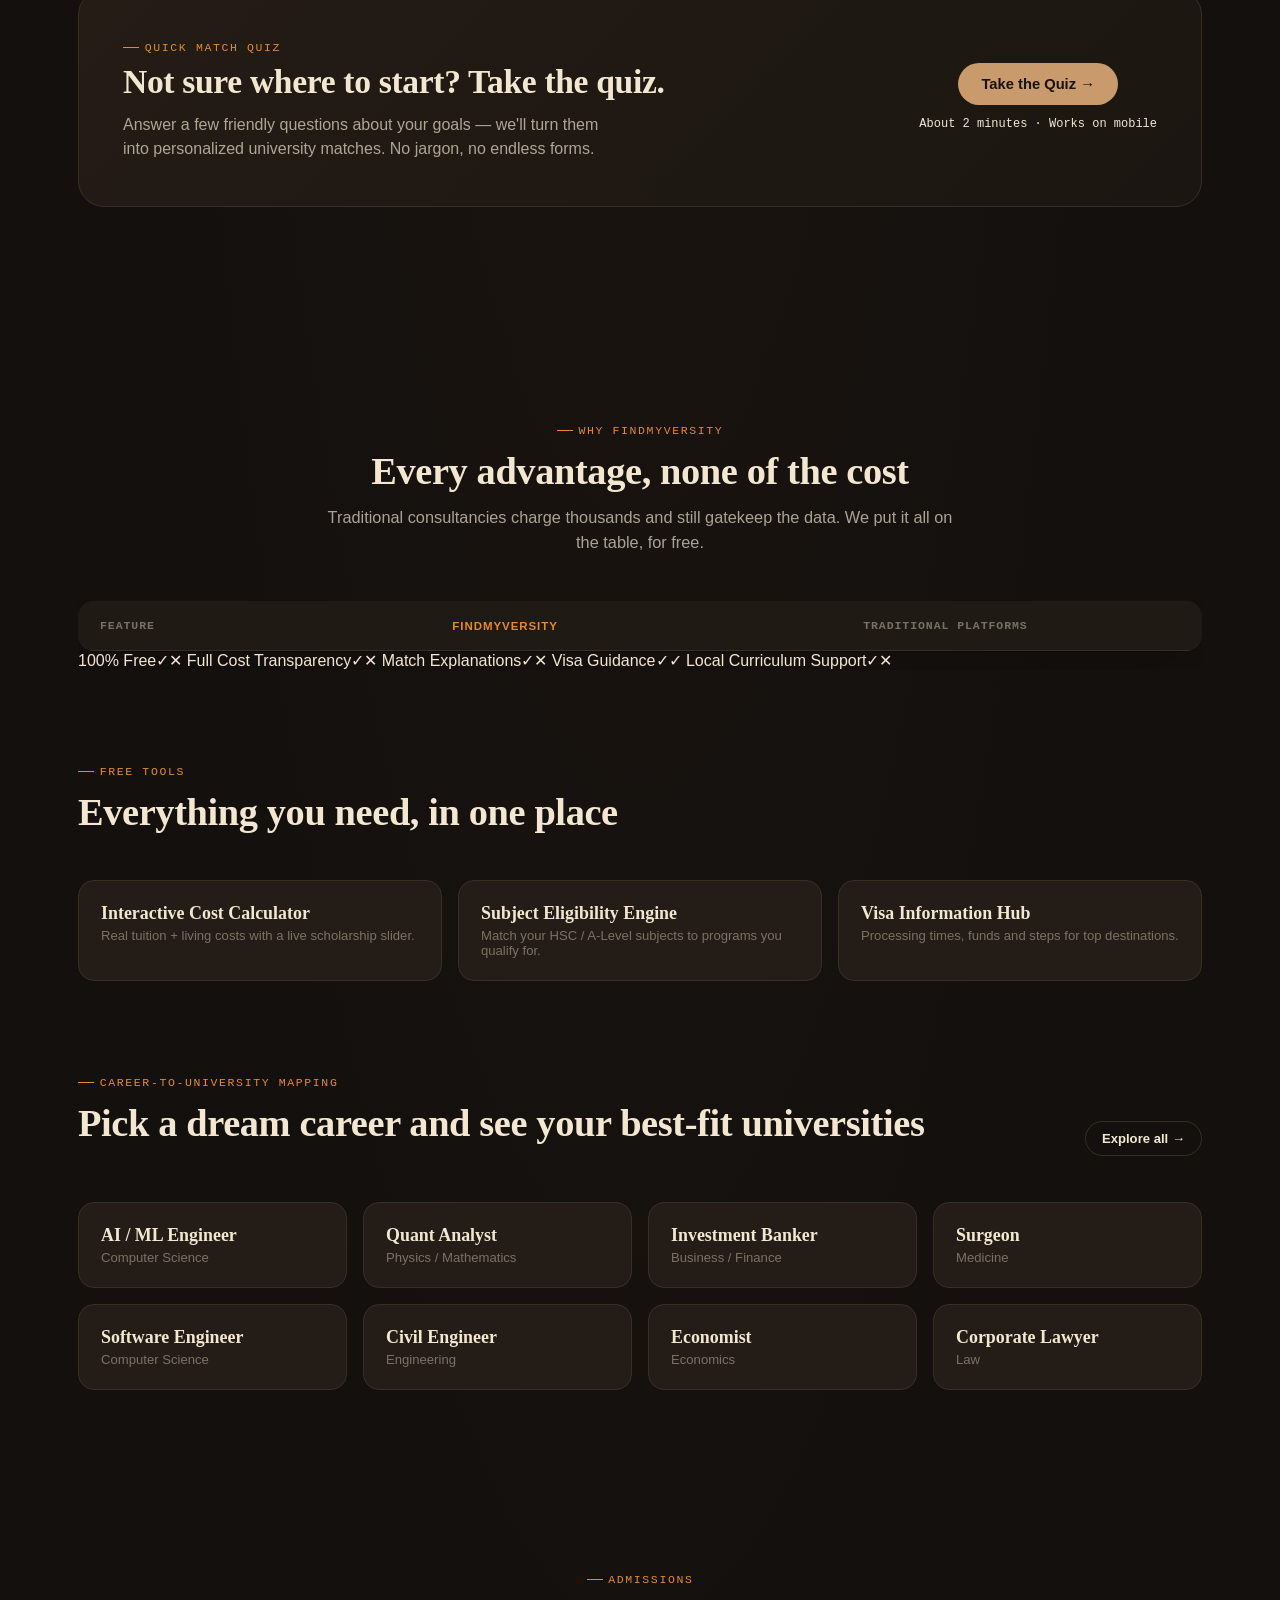
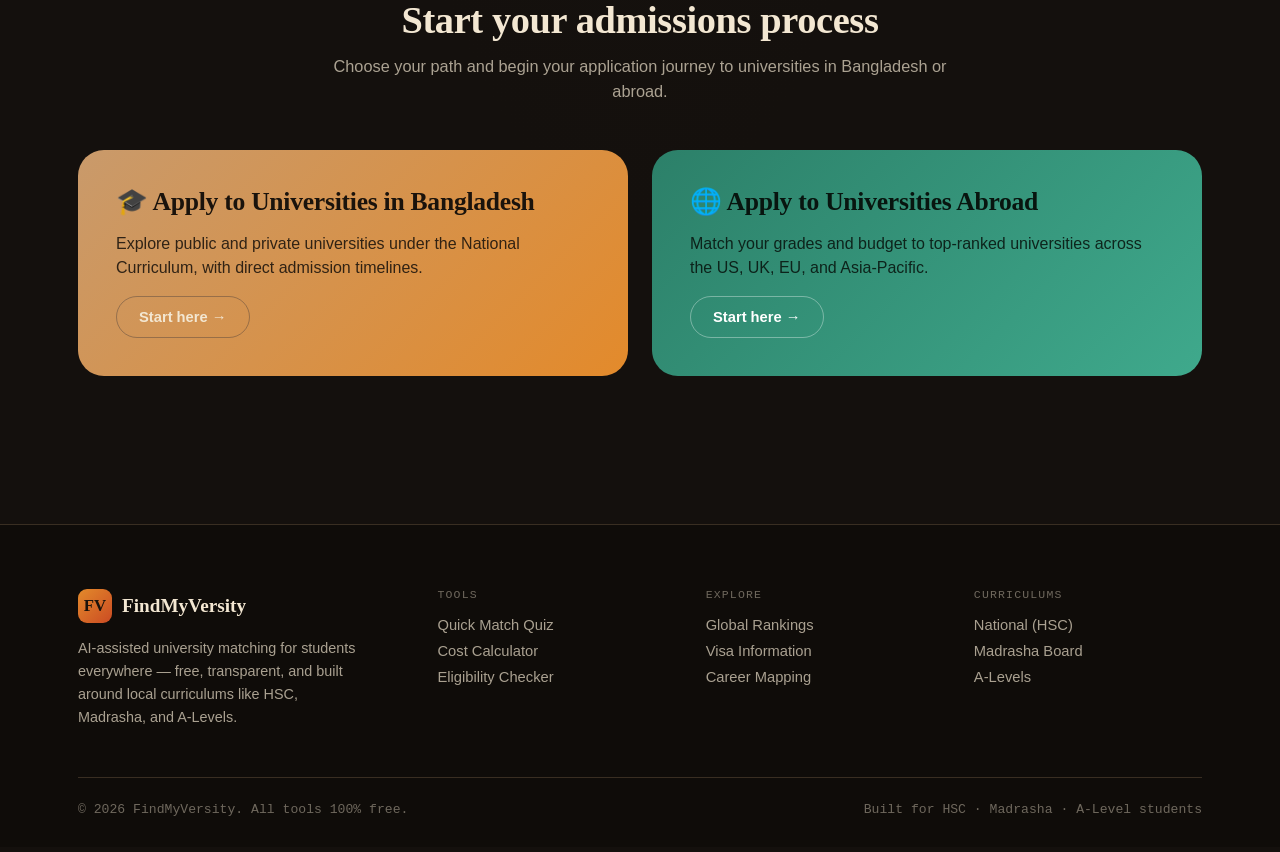
==== commit 94ba04df: "Update index.html" ====
--- a/index.html
+++ b/index.html
@@ -14,7 +14,6 @@
 
 <main>
 
-  <!-- HERO -->
   <section class="hero">
     <div class="wrap hero-grid">
       <div>
@@ -62,7 +61,6 @@
     </div>
   </section>
 
-  <!-- DUAL SEARCH -->
   <section style="padding-top:0;">
     <div class="wrap panel-grid">
       <div class="reveal">
@@ -83,7 +81,6 @@
     </div>
   </section>
 
-  <!-- RANKINGS + CAREER PREVIEW -->
   <section>
     <div class="wrap panel-grid">
       <div class="reveal">
@@ -105,7 +102,6 @@
     </div>
   </section>
 
-  <!-- QUICK MATCH QUIZ BANNER -->
   <section style="padding-top:0;">
     <div class="wrap">
       <div class="tool-hero reveal">
@@ -122,7 +118,6 @@
     </div>
   </section>
 
-  <!-- WHY FMV -->
   <section>
     <div class="wrap">
       <div class="section-head center reveal">
@@ -134,7 +129,7 @@
         <table class="compare">
           <thead>
             <tr><th>Feature</th><th class="brand-col">FindMyVersity</th><th>Traditional Platforms</th></tr>
-          </thead>
+          </table>
           <tbody>
             <tr><td>100% Free</td><td class="yes">✓</td><td class="no">✕</td></tr>
             <tr><td>Full Cost Transparency</td><td class="yes">✓</td><td class="no">✕</td></tr>
@@ -147,7 +142,6 @@
     </div>
   </section>
 
-  <!-- TOOLS GRID -->
   <section style="padding-top:0;">
     <div class="wrap">
       <div class="section-head reveal">
@@ -171,7 +165,6 @@
     </div>
   </section>
 
-  <!-- CAREER TO UNIVERSITY MAPPING -->
   <section style="padding-top:0;">
     <div class="wrap">
       <div class="section-head reveal" style="display:flex;justify-content:space-between;align-items:flex-end;max-width:none;flex-wrap:wrap;gap:10px;">
@@ -185,7 +178,6 @@
     </div>
   </section>
 
-  <!-- ADMISSIONS CTA -->
   <section>
     <div class="wrap">
       <div class="section-head center reveal">
@@ -212,8 +204,8 @@
 
 <div id="site-footer"></div>
 
-<script src="js/data.js"></script>
-<script src="js/main.js"></script>
-<script src="js/home.js"></script>
+<script src="./data.js"></script>
+<script src="./main.js"></script>
+<script src="./home.js"></script>
 </body>
 </html>
